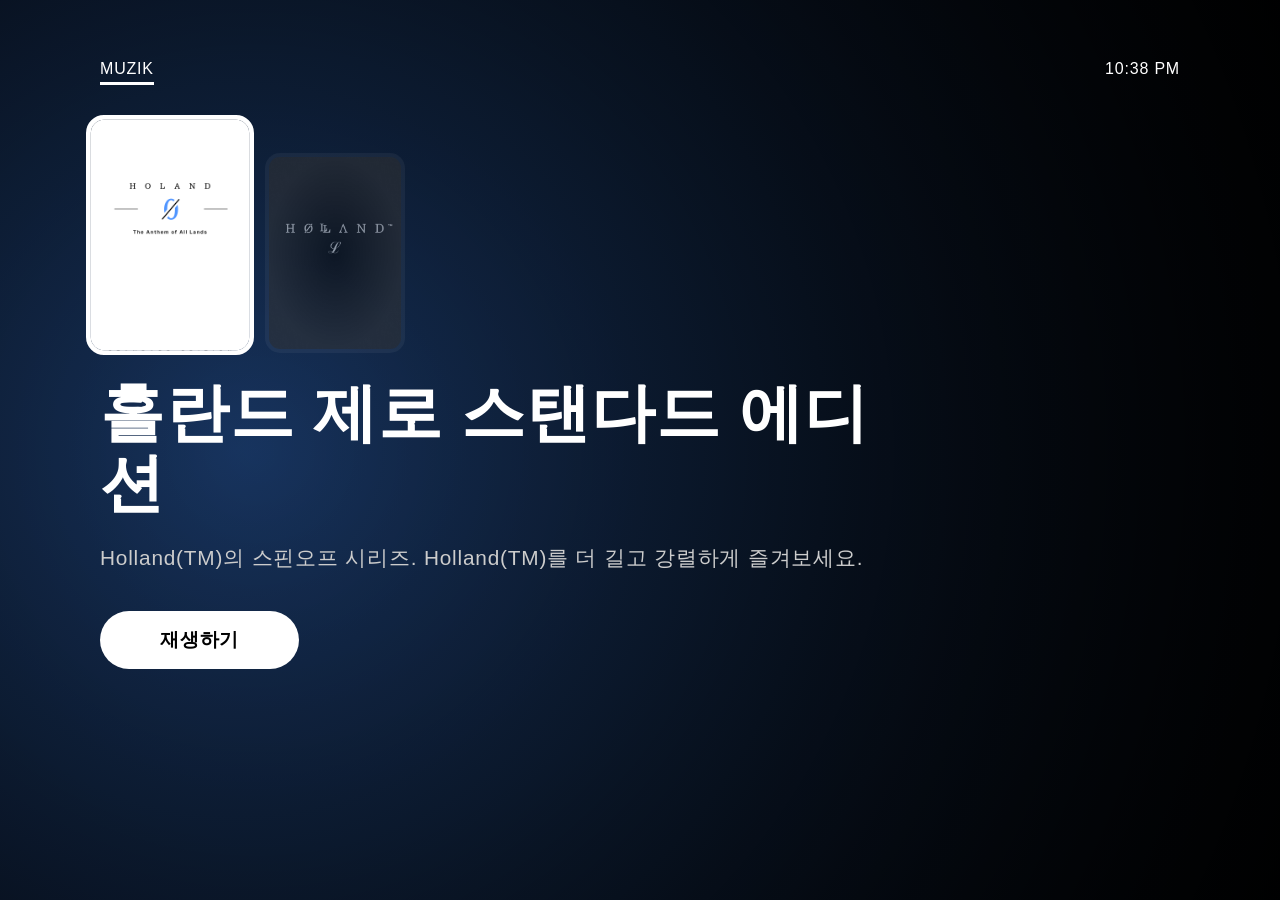
==== index.html @ fd9b665d "#1 initial release" ====
<!DOCTYPE html>
<html lang="ko">
<head>
    <meta charset="UTF-8">
    <title>Fllip(TM) - Muzik Edition</title>
    <style>
        :root {
            --primary-white: #ffffff;
            --text-gray: #b0b0b0;
            --transition-speed: 0.5s;
        }

        * {
            margin: 0; padding: 0; box-sizing: border-box;
            font-family: 'Segoe UI', Roboto, Helvetica, Arial, sans-serif;
            letter-spacing: 0.05rem;
        }

        body {
            background: #000;
            color: var(--primary-white);
            height: 100vh;
            overflow: hidden;
        }

        /* 배경 레이어 */
        #bg-layer {
            position: fixed; top: 0; left: 0; width: 100%; height: 100%; z-index: -2;
            transition: background 1s cubic-bezier(0.4, 0, 0.2, 1), transform 1.2s ease-out;
            background-size: cover; background-position: center; transform: scale(1.05);
        }

        .overlay {
            position: fixed; top: 0; left: 0; width: 100%; height: 100%;
            background: radial-gradient(circle at 20% 50%, rgba(0,0,0,0.1) 0%, rgba(0,0,0,0.8) 100%);
            z-index: -1;
        }

        /* 실행 애니메이션용 화이트 오버레이 */
        #flash-overlay {
            position: fixed; top: 0; left: 0; width: 100%; height: 100%;
            background: white; opacity: 0; pointer-events: none; z-index: 100;
            transition: opacity 0.4s ease;
        }

        .ps5-container {
            padding: 60px 100px; height: 100vh; display: flex; flex-direction: column;
            transition: transform 0.8s cubic-bezier(0.7, 0, 0.3, 1), opacity 0.8s, filter 0.8s;
        }

        /* 실행 애니메이션 적용 시 상태 */
        body.launching .ps5-container { transform: scale(2.5); filter: brightness(2) blur(15px); opacity: 0; }
        body.launching #flash-overlay { opacity: 1; }

        header { display: flex; justify-content: space-between; margin-bottom: 50px; text-transform: uppercase; }
        .nav-tabs span { margin-right: 40px; opacity: 0.4; transition: 0.3s; cursor: pointer; }
        .nav-tabs span.active { opacity: 1; border-bottom: 3px solid white; padding-bottom: 5px; }

        .game-list { display: flex; gap: 25px; height: 250px; align-items: center; }
        .game-item {
            width: 140px; height: 200px; border-radius: 15px; overflow: hidden;
            cursor: pointer; transition: all 0.5s cubic-bezier(0.22, 1, 0.36, 1);
            border: 4px solid transparent; background: rgba(255,255,255,0.05);
        }
        .game-item img { width: 100%; height: 100%; object-fit: cover; opacity: 0.5; transition: 0.5s; }
        .game-item.selected { transform: scale(1.2) translateY(-15px); border-color: white; z-index: 10; }
        .game-item.selected img { opacity: 1; transform: scale(1.05); }

        .info-panel { margin-top: auto; margin-bottom: 80px; max-width: 800px; }
        .info-panel h1 { font-size: 4rem; font-weight: 800; margin-bottom: 20px; line-height: 1.1; }
        .info-panel p { font-size: 1.3rem; line-height: 1.8; color: #ccc; margin-bottom: 35px; word-break: keep-all; }

        .play-btn {
            padding: 16px 60px; background: white; color: black; border: none;
            border-radius: 40px; font-weight: bold; font-size: 1.2rem; cursor: pointer;
            transition: 0.3s cubic-bezier(0.175, 0.885, 0.32, 1.275);
        }

        @keyframes fadeInUp {
            from { opacity: 0; transform: translateY(40px); filter: blur(10px); }
            to { opacity: 1; transform: translateY(0); filter: blur(0); }
        }
        .animate-in { animation: fadeInUp 0.7s cubic-bezier(0.22, 1, 0.36, 1) forwards; }

        /* 스플래시 스크린 스타일 */
    #splash-screen {
        position: fixed;
        top: 0; left: 0;
        width: 100%; height: 100%;
        background: #000;
        display: flex;
        justify-content: center;
        align-items: center;
        z-index: 1000;
        opacity: 0;
        visibility: hidden;
        transition: opacity 0.5s ease;
    }

    /* 플스 특유의 서서히 밝아지는 로고 연출 */
    .splash-logo {
        font-size: 3rem;
        font-weight: 900;
        letter-spacing: 1rem;
        color: #fff;
        text-shadow: 0 0 20px rgba(255,255,255,0.5);
        animation: logoGlow 2s ease-in-out infinite alternate;
        margin-bottom: 20px;
    }

    .splash-loader {
        width: 50px;
        height: 2px;
        background: rgba(255,255,255,0.2);
        position: relative;
        overflow: hidden;
        margin: 0 auto;
    }

    .splash-loader::after {
        content: '';
        position: absolute;
        left: -100%;
        width: 100%;
        height: 100%;
        background: #fff;
        animation: loading 1.5s infinite;
    }

    @keyframes logoGlow {
        from { opacity: 0.6; transform: scale(0.98); filter: blur(2px); }
        to { opacity: 1; transform: scale(1); filter: blur(0px); }
    }

    @keyframes loading {
        0% { left: -100%; }
        50% { left: 0; }
        100% { left: 100%; }
    }

    /* 배경이 빨려 들어가는 연출 강화 */
    body.launching .ps5-container {
        transform: scale(1.5); /* 너무 과하지 않게 조정 */
        filter: blur(20px) brightness(0);
        opacity: 0;
        transition: all 1.2s cubic-bezier(0.7, 0, 0.3, 1);
    }

    body.launching #splash-screen {
        opacity: 1;
        visibility: visible;
    }
    </style>
</head>
<body>
    <div id="bg-layer"></div>
    <div class="overlay"></div>

    <div class="ps5-container">
        <header>
            <div class="nav-tabs"><span class="active">Muzik</span></div>
            <div id="clock">11:00 PM</div>
        </header>

        <main>
            <div class="game-list" id="game-list">
                <div class="game-item selected" 
                     data-title="홀란드 제로 스탠다드 에디션" 
                     data-desc="Holland(TM)의 스핀오프 시리즈. Holland(TM)를 더 길고 강렬하게 즐겨보세요."
                     data-bg-val="#1a3a6a"
                     data-link="./vods/holland_zero.html">
                    <img src="img/홀란드 제로.png">
                </div>

                <div class="game-item" 
                     data-title="Holland(TM) 극" 
                     data-desc='"L은 영단어 Limit의 약자이며, 이는 극한을 뜻합니다" 2025년 5월 29일 출시한 Holand(TM)의 리메이크 작품. 더 향상된 품질로 Holand(TM)를 즐기세요.'
                     data-bg-val="#2e2b14"
                     data-link="./vods/holland_limit.html">
                    <img src="img/Holland Limit.png">
                </div>
            </div>

            <div class="info-panel" id="info-panel">
                <h1 id="disp-title">제목</h1>
                <p id="disp-desc">설명</p>
                <button class="play-btn" onclick="launchSequence()">재생하기</button>
            </div>
        </main>
    </div>

    <div id="splash-screen">
        <div class="splash-content">
            <div class="splash-logo">Fll!P</div>
            <div class="splash-loader"></div>
    </div>

    <script>
        const items = document.querySelectorAll('.game-item');
        const bgLayer = document.getElementById('bg-layer');
        const infoPanel = document.getElementById('info-panel');
        const dispTitle = document.getElementById('disp-title');
        const dispDesc = document.getElementById('disp-desc');

        let currentIndex = 0;

        function updateUI(index) {
            items.forEach(item => item.classList.remove('selected'));
            currentIndex = index;
            const target = items[currentIndex];
            target.classList.add('selected');

            infoPanel.classList.remove('animate-in');
            void infoPanel.offsetWidth; 

            setTimeout(() => {
                dispTitle.innerText = target.getAttribute('data-title');
                dispDesc.innerText = target.getAttribute('data-desc');
                
                const bgVal = target.getAttribute('data-bg-val');
                if (bgVal.startsWith('http') || bgVal.startsWith('img/')) {
                    bgLayer.style.background = `url('${bgVal}') center/cover`;
                } else {
                    bgLayer.style.background = `radial-gradient(circle at 20% 50%, ${bgVal} 0%, #000 100%)`;
                }
                infoPanel.classList.add('animate-in');
            }, 50);
        }

        function launchSequence() {
            const targetLink = items[currentIndex].getAttribute('data-link');
        
            // 1. 홈 UI 축소 및 암전 시작
            document.body.classList.add('launching');
        
            // 2. 충분한 스플래시 노출 후 페이지 이동
            setTimeout(() => {
                window.location.href = targetLink;
                }, 2500); // 2.5초 정도 로고를 보여줌
            }

        items.forEach((item, i) => {
            item.addEventListener('click', () => updateUI(i));
        });

        window.addEventListener('keydown', (e) => {
            if (e.key === 'ArrowRight') updateUI((currentIndex + 1) % items.length);
            else if (e.key === 'ArrowLeft') updateUI((currentIndex - 1 + items.length) % items.length);
            else if (e.key === 'Enter') launchSequence();
        });

        updateUI(0);

        setInterval(() => {
            const now = new Date();
            document.getElementById('clock').innerText = now.toLocaleTimeString([], {hour: '2-digit', minute:'2-digit'});
        }, 1000);
    </script>
</body>
</html>



<style>
    
</style>

<script>

</script>
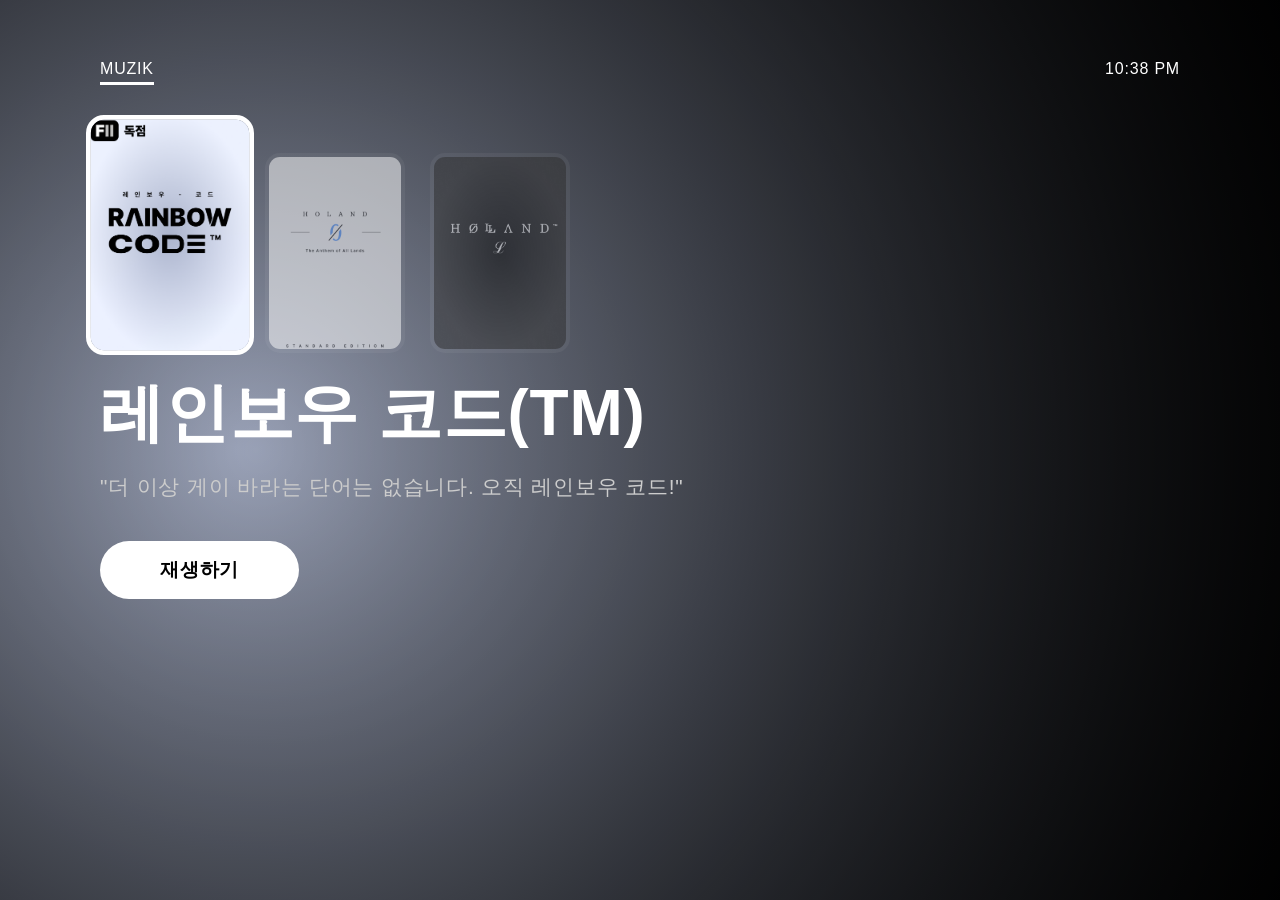
==== commit 23f58a1c: "#2 Added Rainbow Code" ====
--- a/index.html
+++ b/index.html
@@ -164,6 +164,13 @@
 
         <main>
             <div class="game-list" id="game-list">
+            <div class="game-item" 
+                    data-title="레인보우 코드(TM)" 
+                    data-desc='"더 이상 게이 바라는 단어는 없습니다. 오직 레인보우 코드!"'
+                    data-bg-val="#ACB5CD"
+                    data-link="./vods/Rainbow Code.html">
+                    <img src="img/레인보우 코드.png">
+            </div>
                 <div class="game-item selected" 
                      data-title="홀란드 제로 스탠다드 에디션" 
                      data-desc="Holland(TM)의 스핀오프 시리즈. Holland(TM)를 더 길고 강렬하게 즐겨보세요."
